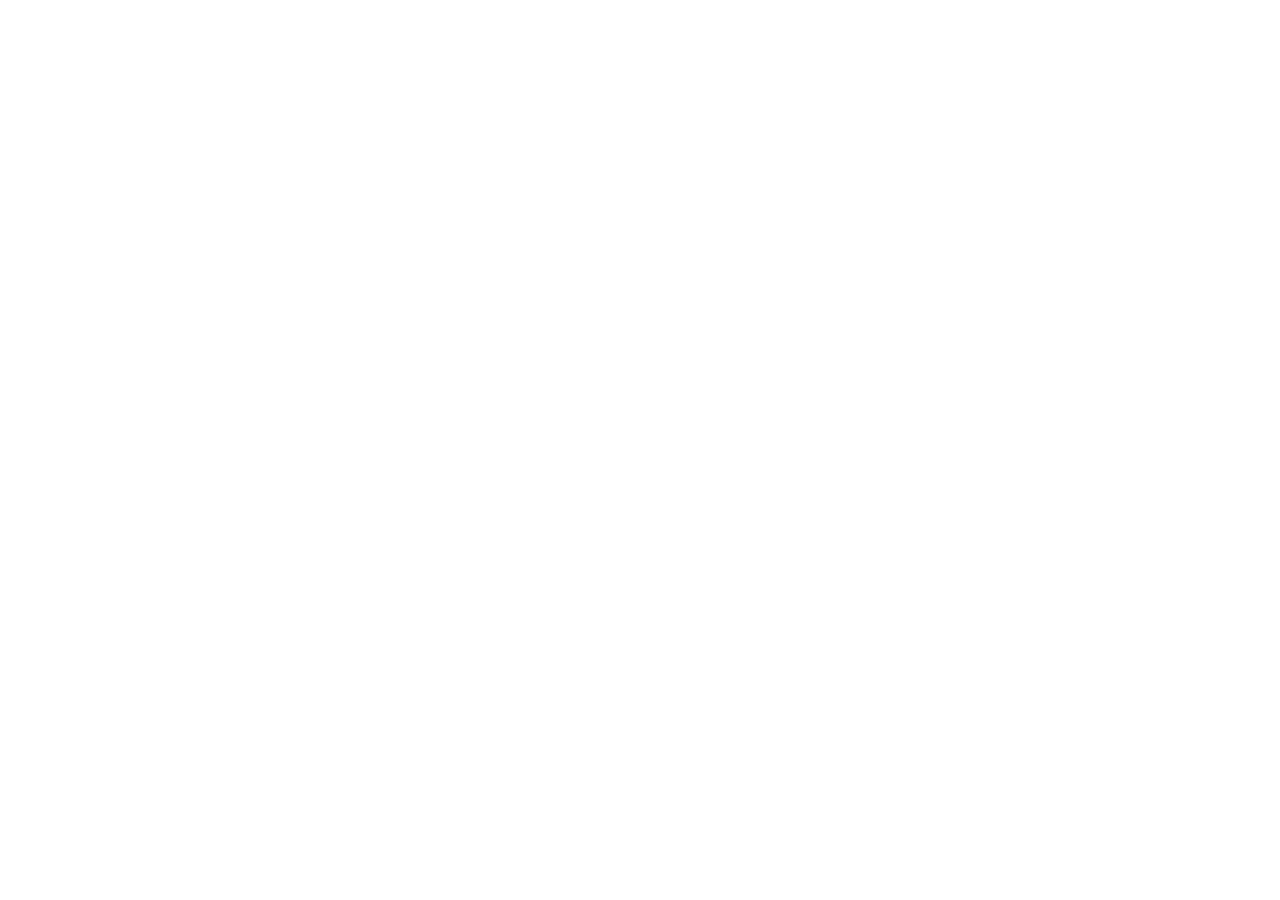
==== Assignment-1/index.html @ aa854aae "Add files via upload" ====
<!DOCTYPE html>
<html lang="en">
<head>
    <meta charset="UTF-8">
    <meta name="viewport" content="width=device-width, initial-scale=1.0">
    <meta name="description" content="Student Grade Calculator using JavaScript Fundamentals">
    <meta name="keywords" content="JavaScript, Student, Grade, Calculator, JS, SIC">
    <meta name="author" content="Huda, Haidy, Mariam">

    <title>Student Grade Calculator</title>

    <link rel="shortcut icon" href="favicon.ico" type="image/x-icon">
    <link rel="preconnect" href="https://fonts.googleapis.com">
    <link rel="preconnect" href="https://fonts.gstatic.com" crossorigin>
    <link
        href="https://fonts.googleapis.com/css2?family=Fira+Sans:ital,wght@0,100;0,200;0,300;0,400;0,500;0,600;0,700;0,800;0,900;1,100;1,200;1,300;1,400;1,500;1,600;1,700;1,800;1,900&family=Roboto:ital,wght@0,100..900;1,100..900&display=swap"
        rel="stylesheet">
    <link rel="stylesheet" href="css/style.css">
</head>
<body>

    
</body>
<script src="script.js"></script>
</html>
---- Assignment-1/css/style.css ----
*{
    padding: 0;
    margin: 0;
    box-sizing: border-box;
}

body{
    font-family: "Fira Sans", sans-serif;
    font-weight: 500;
    font-style: normal;
}
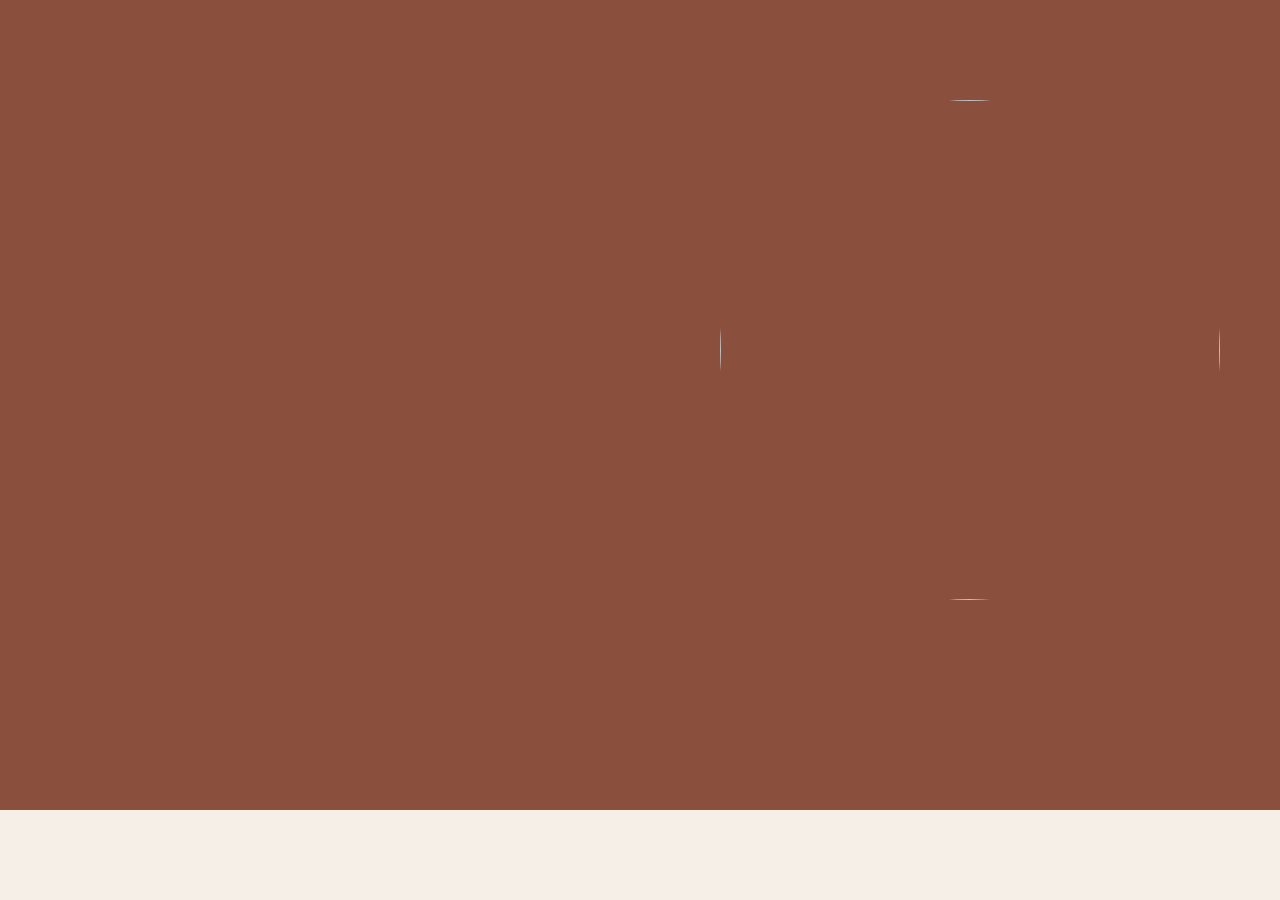
==== commit a8686b10: "Add files via upload" ====
--- a/Assignment-1/index.html
+++ b/Assignment-1/index.html
@@ -19,6 +19,9 @@
 </head>
 <body>
 
+    <section>
+        <img src="assets/Code_Generated_Image.png" alt="">
+    </section>
     
 </body>
 <script src="script.js"></script>
--- a/Assignment-1/css/style.css
+++ b/Assignment-1/css/style.css
@@ -8,4 +8,47 @@
     font-family: "Fira Sans", sans-serif;
     font-weight: 500;
     font-style: normal;
-}+    background-color: var(--bg-color);
+}
+
+/* ================================
+   Color Palette
+================================ */
+
+:root {
+
+    /* Primary Colors */
+    --primary: #C96C4B;
+    --primary-light: #E89B7A;
+    --primary-dark: #8A4F3D;
+
+    /* Background Colors */
+    --bg-color: #F6EFE8;
+
+    /* Text Colors */
+    --text-primary: #4A3A35;
+    --text-secondary: #7A6A64;
+    --text-light: #FFFFFF;
+
+    /* Borders */
+    --border-color: #E6D8CE;
+
+    /* Shadows */
+    --shadow-sm: 0 2px 8px rgba(74, 58, 53, 0.08);
+    --shadow-md: 0 8px 20px rgba(74, 58, 53, 0.12);
+    --shadow-lg: 0 15px 35px rgba(74, 58, 53, 0.18);
+
+    /* Transition */
+    --transition: all 0.3s ease;
+}
+
+section{
+    height: 90vh;
+    background-color: var(--primary-dark);
+}
+img{
+    width: 500px;
+    height: 500px;
+    border-radius: 50%;
+    margin: 100px 80vh;
+ }
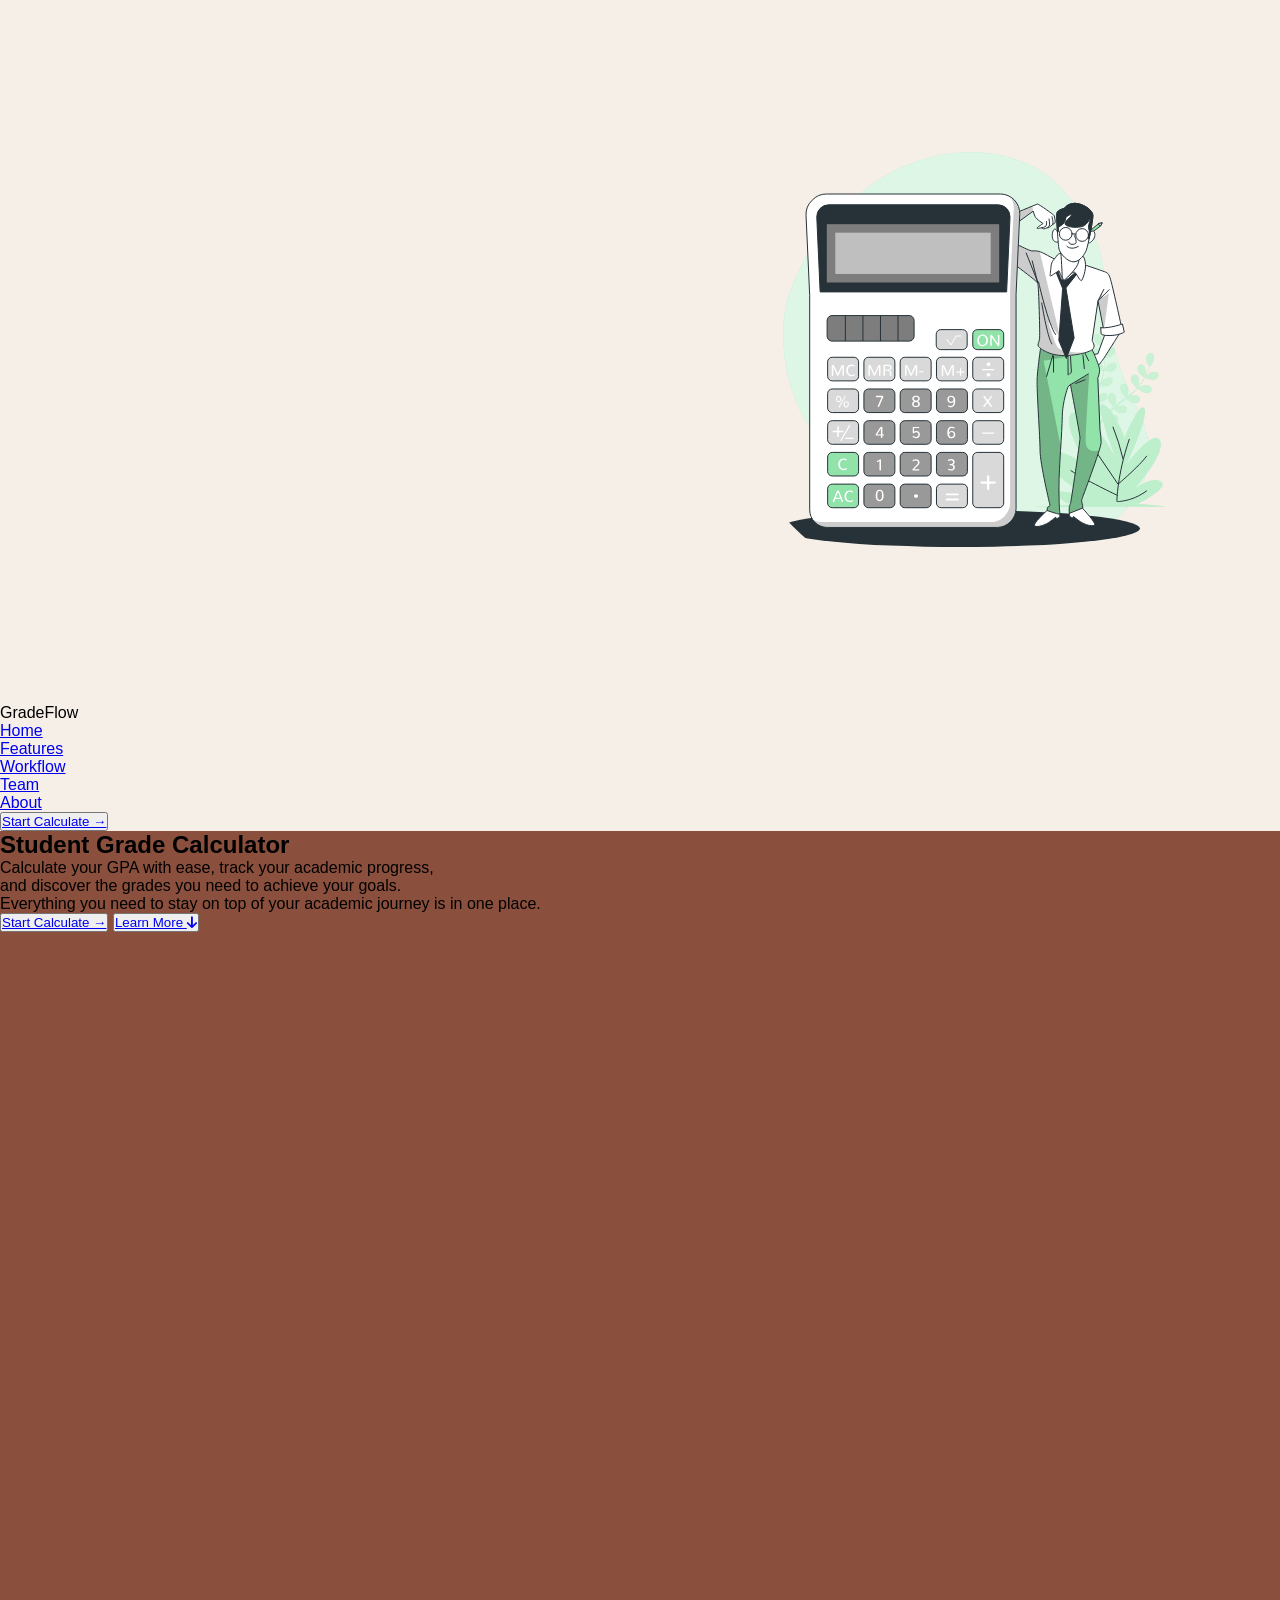
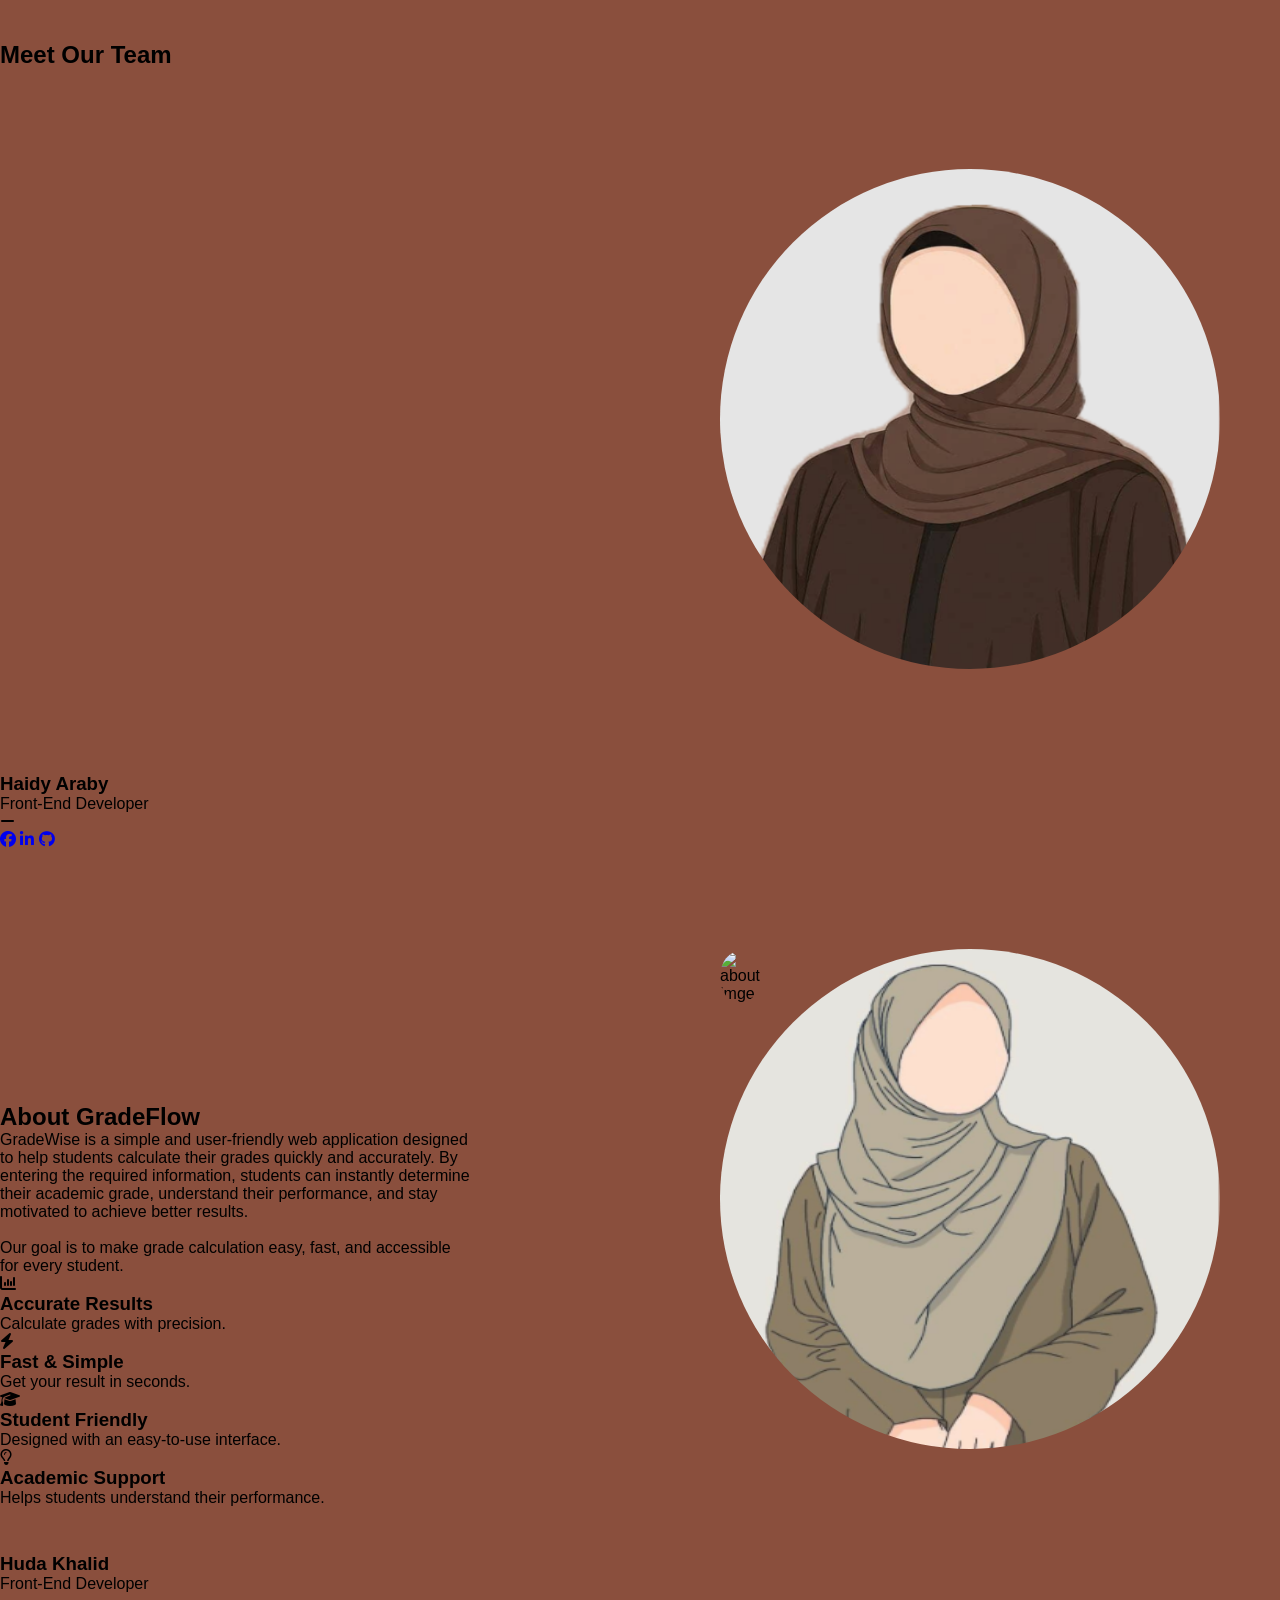
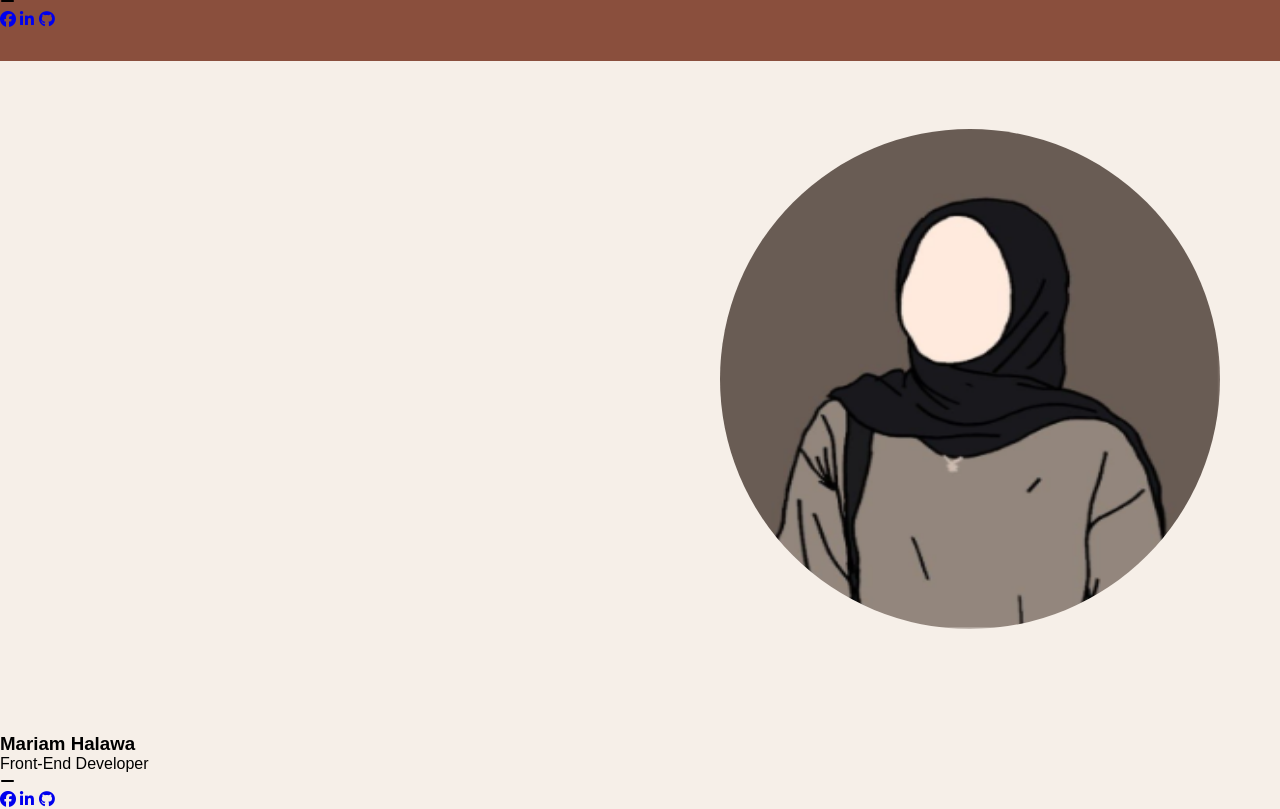
==== commit efad7ee9: "Update index.html" ====
--- a/Assignment-1/index.html
+++ b/Assignment-1/index.html
@@ -1,5 +1,6 @@
 <!DOCTYPE html>
 <html lang="en">
+
 <head>
     <meta charset="UTF-8">
     <meta name="viewport" content="width=device-width, initial-scale=1.0">
@@ -7,22 +8,193 @@
     <meta name="keywords" content="JavaScript, Student, Grade, Calculator, JS, SIC">
     <meta name="author" content="Huda, Haidy, Mariam">
 
-    <title>Student Grade Calculator</title>
-
-    <link rel="shortcut icon" href="favicon.ico" type="image/x-icon">
+    <title>GradeFlow</title>
+
+    <link rel="shortcut icon" href="assets/LOGO.svg" type="image/x-icon">
     <link rel="preconnect" href="https://fonts.googleapis.com">
     <link rel="preconnect" href="https://fonts.gstatic.com" crossorigin>
     <link
         href="https://fonts.googleapis.com/css2?family=Fira+Sans:ital,wght@0,100;0,200;0,300;0,400;0,500;0,600;0,700;0,800;0,900;1,100;1,200;1,300;1,400;1,500;1,600;1,700;1,800;1,900&family=Roboto:ital,wght@0,100..900;1,100..900&display=swap"
         rel="stylesheet">
+    <link rel="stylesheet" href="https://cdnjs.cloudflare.com/ajax/libs/font-awesome/6.7.2/css/all.min.css">
     <link rel="stylesheet" href="css/style.css">
 </head>
+
 <body>
 
-    <section>
-        <img src="assets/Code_Generated_Image.png" alt="">
-    </section>
+    <!--///////////////////////////////// navbar //////////////////////////////////-->
+
+    <header>
+
+        <div class="logo">
+            <img src="assets/LOGO.svg" alt="this is logo image">
+            <p>GradeFlow</p>
+        </div>
+
+        <nav>
+            <ul>
+                <li><a href="#home">Home</a></li>
+                <li><a href="#features">Features</a></li>
+                <li><a href="#workflow">Workflow</a></li>
+                <li><a href="#team">Team</a></li>
+                <li><a href="#about">About</a></li>
+            </ul>
+        </nav>
+
+        <div class="btn">
+            <button onclick="start()">
+                <a href="#">Start Calculate &rarr;</a>
+            </button>
+        </div>
+
+    </header>
+
+
+    <main>
+        <!--/////////////////////////////////HERO//////////////////////////////////-->
+
+        <section id="hero">
+            <div class="hero-content">
+
+                <h1>
+                    Student Grade<span> Calculator</span>
+                </h1>
+
+                <p>
+                    Calculate your GPA with ease, track your academic progress,<br> and discover the grades you need to
+                    achieve your goals.<br> Everything you need to stay on top of your academic journey is in one place.
+                </p>
+
+                <div class="btn">
+                    <button onclick="start()">
+                        <a href="#">Start Calculate &rarr;</a>
+                    </button>
+
+                    <button class="learn">
+                        <a href="#about">Learn More
+                            <i class="fa-solid fa-arrow-down"></i>
+                        </a>
+                    </button>
+                </div>
+
+            </div>
+        </section>
+
+        <!--/////////////////////////////////TEAM-MEMBERS//////////////////////////////////-->
+
+        <section id="team">
+            <div>
+                <h2>Meet Our Team</h2>
+            </div>
+
+            <div class="team-member">
+                <div class="member member-one">
+                    <img src="assets/HAIDY.png" alt="haidy photo" loading="lazy">
+                    <h3>Haidy Araby</h3>
+                    <p>Front-End Developer</p>
+                    <i class="minus fa-solid fa-minus"></i>
+                    <div class="social">
+                        <a href="#"><i class="fa-brands fa-facebook"></i></a>
+                        <a href="#"><i class="fa-brands fa-linkedin-in"></i></a>
+                        <a href="#"><i class="fa-brands fa-github"></i></a>
+                    </div>
+                </div>
+
+                <div class="member member-two">
+                    <img src="assets/HUDA.png" alt="huda photo" loading="lazy">
+                    <h3>Huda Khalid</h3>
+                    <p>Front-End Developer</p>
+                    <i class="minus fa-solid fa-minus"></i>
+                    <div class="social">
+                        <a href="#"><i class="fa-brands fa-facebook"></i></a>
+                        <a href="#"><i class="fa-brands fa-linkedin-in"></i></a>
+                        <a href="#"><i class="fa-brands fa-github"></i></a>
+                    </div>
+                </div>
+
+                <div class="member member-three">
+                    <img src="assets/MARIAM.png" alt="mariam photo" loading="lazy">
+                    <h3>Mariam Halawa</h3>
+                    <p>Front-End Developer</p>
+                    <i class="minus fa-solid fa-minus"></i>
+                    <div class="social">
+                        <a href="#"><i class="fa-brands fa-facebook"></i></a>
+                        <a href="#"><i class="fa-brands fa-linkedin-in"></i></a>
+                        <a href="#"><i class="fa-brands fa-github"></i></a>
+                    </div>
+                </div>
+            </div>
+        </section>
+
+        <!--/////////////////////////////////ABOUT//////////////////////////////////-->
+
+        <section id="about">
+            <div class="about-img">
+                <img src="assets/ABOUT.png" alt="about imge" loading="lazy">
+            </div>
+
+            <div class="about-content">
+                <h2>About<span> GradeFlow</span></h2>
+
+                <p>
+                    GradeWise is a simple and user-friendly web application designed <br>
+                    to help students calculate their grades quickly and accurately. By<br>
+                    entering the required information, students can instantly determine<br>
+                    their academic grade, understand their performance, and stay<br>
+                    motivated to achieve better results.<br><br>
+                    Our goal is to make grade calculation easy, fast, and accessible<br>
+                    for every student.
+                </p>
+
+                <div class="cards">
+                    <div class="card">
+                        <div>
+                            <i class="fa-solid fa-chart-column"></i>
+                        </div>
+                        <div>
+                            <h3>Accurate Results</h3>
+                            <p>Calculate grades with precision.</p>
+                        </div>
+                    </div>
+
+
+                    <div class="card">
+                        <div>
+                            <i class="fa-solid fa-bolt"></i>
+                        </div>
+                        <div>
+                            <h3>Fast & Simple</h3>
+                            <p>Get your result in seconds.</p>
+                        </div>
+                    </div>
+
+
+                    <div class="card">
+                        <div>
+                            <i class="fa-solid fa-graduation-cap"></i>
+                        </div>
+                        <div>
+                            <h3>Student Friendly</h3>
+                            <p>Designed with an easy-to-use interface.</p>
+                        </div>
+                    </div>
+
+
+                    <div class="card">
+                        <div>
+                            <i class="fa-regular fa-lightbulb"></i>
+                        </div>
+                        <div>
+                            <h3>Academic Support</h3>
+                            <p>Helps students understand their performance.</p>
+                        </div>
+                    </div>
+                </div>
+            </div>
+        </section>
+    </main>
+</body>
     
-</body>
 <script src="script.js"></script>
-</html>+
+</html>
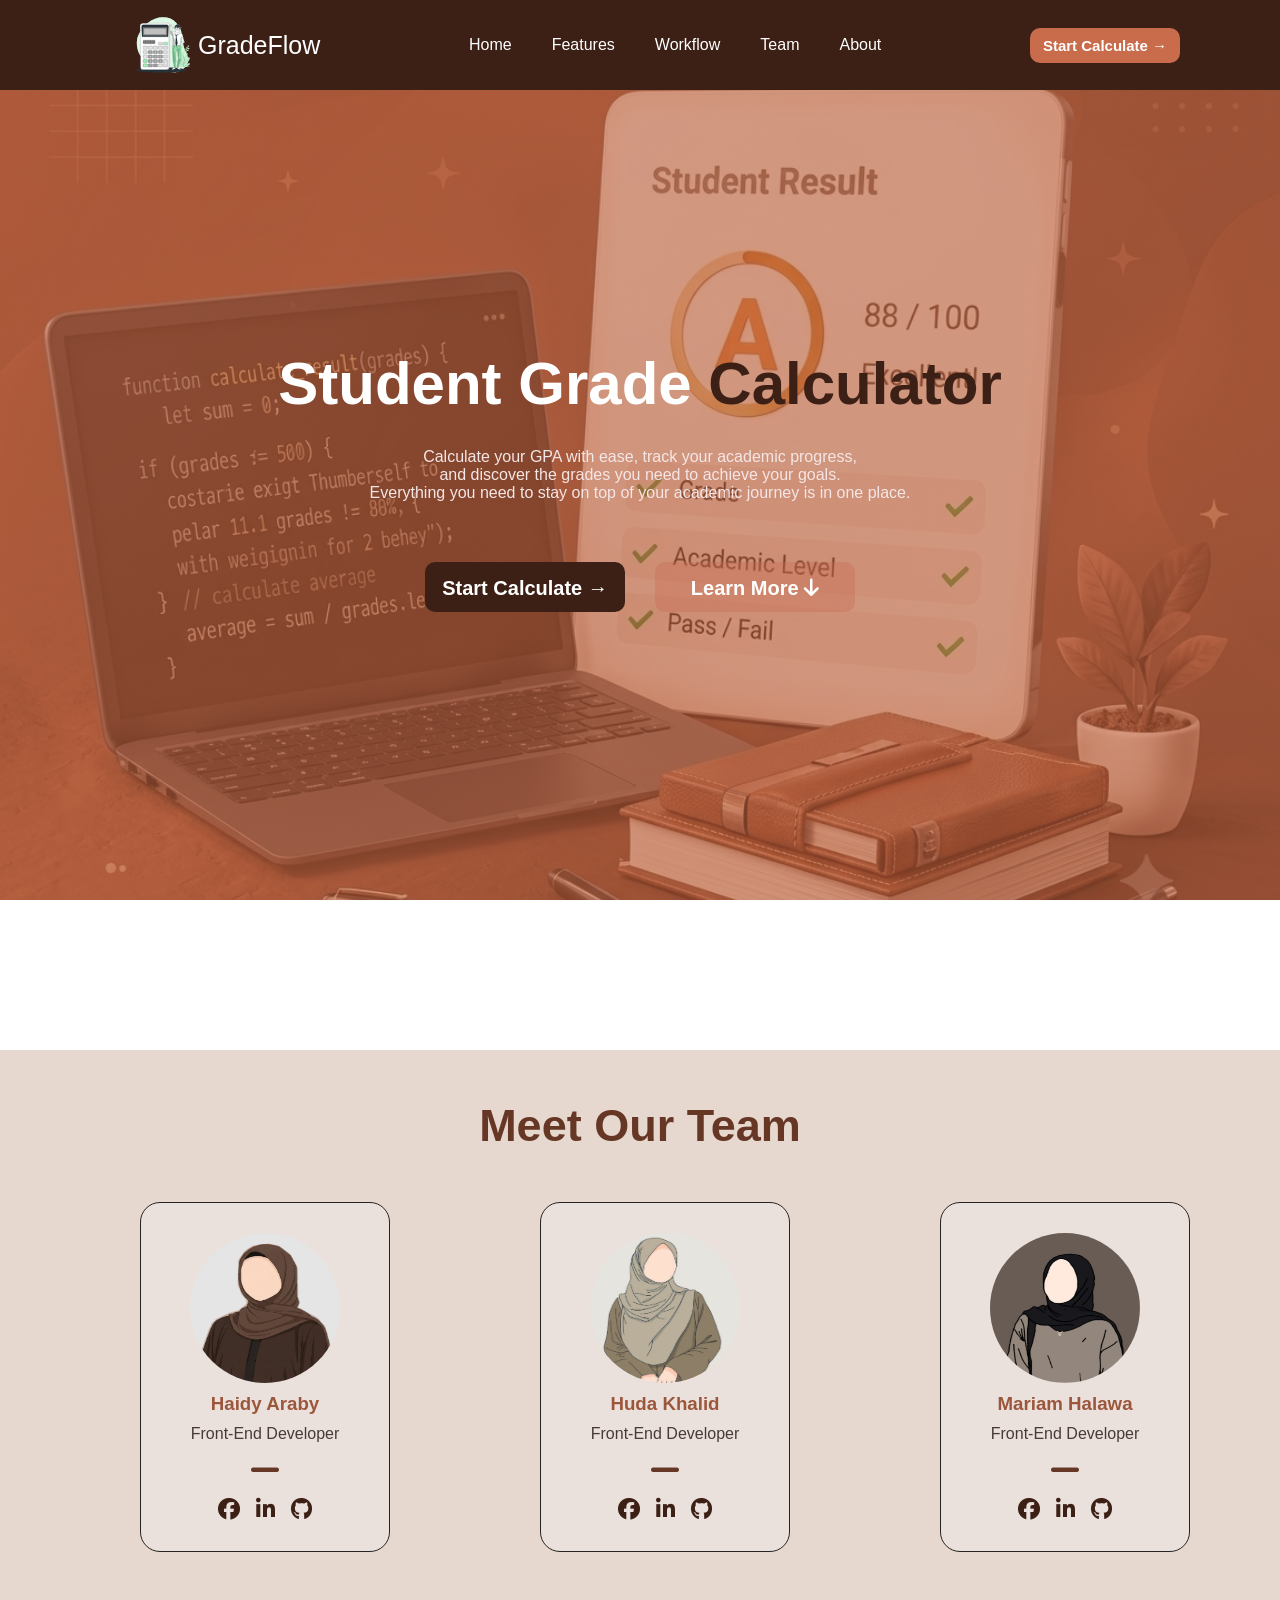
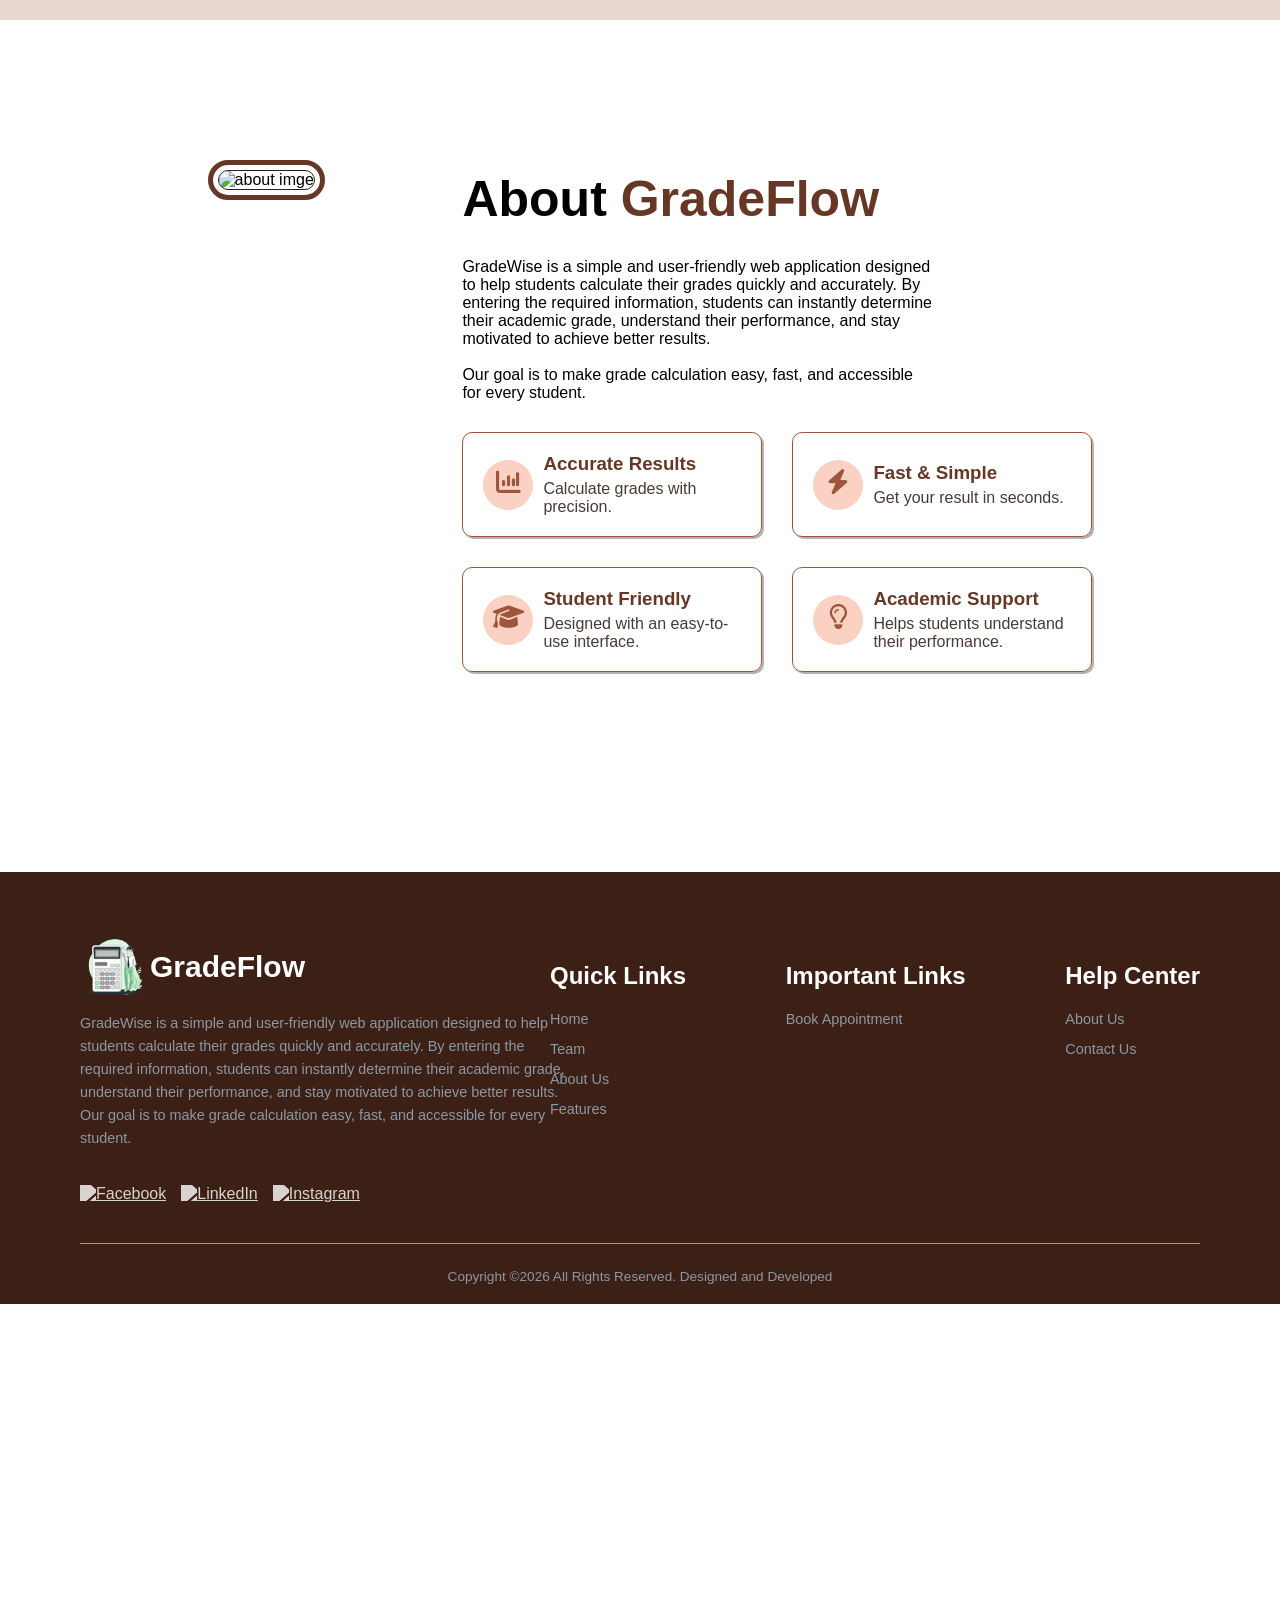
==== commit 23149954: "Update index.html" ====
--- a/Assignment-1/index.html
+++ b/Assignment-1/index.html
@@ -193,8 +193,76 @@
             </div>
         </section>
     </main>
+
+    <!--//////////////////////////////////FOOTER////////////////////////////-->
+
+    <footer class="site-footer">
+    <div class="footer-container">
+
+        <div class="footer-brand">
+            <div class="brand-logo">
+                <div>
+                <img src="assets/LOGO.svg" width="25" height="25" alt="logo">
+                <h2>GradeFlow</h2>
+                </div>
+                <div>
+                <p>
+                    GradeWise is a simple and user-friendly web application designed 
+                    to help students calculate their grades quickly and accurately. By
+                    entering the required information, students can instantly determine
+                    their academic grade, understand their performance, and stay
+                    motivated to achieve better results.
+                    Our goal is to make grade calculation easy, fast, and accessible
+                    for every student.
+                </p>
+                </div>
+            </div>
+            
+            <div class="social-links">
+                <a href="#" aria-label="Facebook"><img src="assets/facebook.svg" height="50" width="50" alt="Facebook"></a>
+                <a href="#" aria-label="LinkedIn"><img src="assets/linkedin.svg" height="50" width="50" alt="LinkedIn"></a>
+                <a href="#" aria-label="Instagram"><img src="assets/instagram.svg" height="50" width="50" alt="Instagram"></a>
+            </div>
+        </div>
+
+        <div class="columns">
+        <div class="footer-column">
+            <h6>Quick Links</h6>
+            <ul>
+                <li><a href="#hero">Home</a></li>
+                <li><a href="#team">Team</a></li>
+                <li><a href="#about">About Us</a></li>
+                <li><a href="#features">Features</a></li>
+            </ul>
+        </div>
+
+        
+        <div class="footer-column">
+            <h6>Important Links</h6>
+            <ul>
+                <li><a href="#">Book Appointment</a></li>
+            </ul>
+        </div>
+
+        
+        <div class="footer-column">
+            <h6>Help Center</h6>
+            <ul>
+                <li><a href="#">About Us</a></li>
+                <li><a href="#">Contact Us</a></li>
+            </ul>
+        </div>
+    </div>
+    </div>
+
+    <hr class="footer-divider">
+
+    
+    <div class="footer-bottom">
+        <p>Copyright ©2026 All Rights Reserved. Designed and Developed </p>
+    </div>
+</footer>
 </body>
-    
 <script src="script.js"></script>
 
 </html>
--- a/Assignment-1/css/style.css
+++ b/Assignment-1/css/style.css
@@ -1,18 +1,22 @@
-*{
+* {
     padding: 0;
     margin: 0;
     box-sizing: border-box;
 }
 
-body{
+body {
     font-family: "Fira Sans", sans-serif;
     font-weight: 500;
     font-style: normal;
-    background-color: var(--bg-color);
+    height: 20000px;
+}
+
+button:hover {
+    transform: scale(1.1);
 }
 
 /* ================================
-   Color Palette
+    Color Palette
 ================================ */
 
 :root {
@@ -20,35 +24,629 @@
     /* Primary Colors */
     --primary: #C96C4B;
     --primary-light: #E89B7A;
-    --primary-dark: #8A4F3D;
-
-    /* Background Colors */
-    --bg-color: #F6EFE8;
 
     /* Text Colors */
     --text-primary: #4A3A35;
-    --text-secondary: #7A6A64;
     --text-light: #FFFFFF;
 
     /* Borders */
     --border-color: #E6D8CE;
 
-    /* Shadows */
-    --shadow-sm: 0 2px 8px rgba(74, 58, 53, 0.08);
-    --shadow-md: 0 8px 20px rgba(74, 58, 53, 0.12);
-    --shadow-lg: 0 15px 35px rgba(74, 58, 53, 0.18);
-
     /* Transition */
     --transition: all 0.3s ease;
 }
 
-section{
+/***********************************NAVBAR****************************************/
+
+header {
+    width: 100%;
+    height: 10vh;
+    display: flex;
+    justify-content: space-between;
+    align-items: center;
+    background-color: #3c2016;
+    position: sticky;
+    top: 0;
+    z-index: 3;
+}
+
+header .logo {
+    display: flex;
+    align-items: center;
+    margin-left: 8rem;
+}
+
+header .logo img {
+    width: 70px;
+    height: 70px;
+}
+
+header .logo p {
+    color: var(--text-light);
+    font-size: 25px;
+}
+
+header nav ul {
+    display: flex;
+    gap: 40px;
+    list-style-type: none;
+
+}
+
+header nav ul li a {
+    color: var(--text-light);
+    text-decoration: none;
+    position: relative;
+    padding-bottom: 2px;
+}
+
+header nav ul li a::after {
+    content: '';
+    position: absolute;
+    bottom: 0;
+    left: 0;
+    width: 0;
+    height: 2px;
+    background-color: #eea78e;
+    transition: width 0.3s ease-in-out;
+}
+
+header nav ul li:hover a {
+    color: #eea78e;
+
+}
+
+header nav ul li:hover a::after {
+    width: 100%;
+}
+
+
+header .btn {
+    margin-right: 100px;
+}
+
+
+header button {
+    width: 150px;
+    height: 35px;
+    border: none;
+    border-radius: 10px;
+    background-color: var(--primary);
+    transition: all 0.3s ease;
+}
+
+header button a {
+    text-decoration: none;
+    color: #fff;
+    font-size: 15px;
+    font-weight: 700;
+}
+
+header button:hover {
+    background-color: #673726;
+}
+
+/***********************************HERO****************************************/
+
+#hero {
+    background-image: url(../assets/HERO.png);
+    background-repeat: no-repeat;
+    background-position: inherit;
+    background-size: cover;
+    background-attachment: fixed;
+    width: 100%;
     height: 90vh;
-    background-color: var(--primary-dark);
-}
-img{
+    display: flex;
+    justify-content: space-around;
+    align-items: center;
+    background-color: var(--primary-light);
+    position: relative;
+
+}
+
+#hero::before {
+    content: "";
+    width: inherit;
+    height: inherit;
+    position: absolute;
+    background-color: #bb603ea0;
+    z-index: 1;
+
+}
+
+#hero>* {
+    z-index: 2;
+}
+
+#hero .hero-content {
+    display: flex;
+    flex-direction: column;
+    gap: 30px;
+}
+
+
+#hero .hero-content h1 {
+    font-size: 60PX;
+    color: white;
+    text-align: center;
+}
+
+#hero .hero-content h1 span {
+    color: #3c2016;
+}
+
+#hero .hero-content p {
+    color: #f5e6e6;
+    text-align: center;
+}
+
+#hero .btn {
+    width: 430px;
+    margin: 30px 200px;
+    display: flex;
+    justify-content: space-between;
+
+}
+
+#hero button {
+    width: 200px;
+    padding: 15px;
+    height: 50px;
+    border: none;
+    border-radius: 10px;
+    background-color: #3c2016;
+    transition: all 0.3s ease;
+}
+
+#hero .btn a {
+    color: white;
+    text-decoration: none;
+    font-size: 20px;
+    font-weight: 600;
+}
+
+
+#hero button:hover {
+    background-color: #9c563c;
+}
+
+#hero button:hover a {
+    color: #252423;
+}
+
+.learn {
+    background-color: #c76c5365 !important;
+}
+
+/***********************************TEAM_MEMBERS****************************************/
+
+#team {
+    height: 570px;
+    margin-top: 150px;
+    background-color: #E6D8CE;
+    display: flex;
+    flex-direction: column;
+    gap: 50px;
+    align-items: center;
+}
+
+#team h2 {
+    color: #673726;
+    margin-top: 50px;
+    font-size: 45px;
+}
+
+#team .team-member {
+    display: flex;
+    gap: 100px;
+}
+
+.member {
+    background-color: rgba(238, 236, 236, 0.434);
+    width: 250px;
+    height: 350px;
+    border-radius: 20px;
+    border: 1px solid #252423;
+    margin-left: 50px;
+    padding-top: 30px;
+    display: flex;
+    flex-direction: column;
+    gap: 10px;
+    align-items: center;
+    transition: var(--transition);
+}
+
+.member:hover {
+    transform: scale(1.1);
+}
+
+#team .member img {
+    width: 150px;
+    height: 150px;
+    border-radius: 50%;
+}
+
+#team .member h3 {
+    color: #9c563c;
+}
+
+#team .member p {
+    color: #4A3A35;
+}
+
+#team .member .minus {
+    font-size: 35px;
+    color: #673726;
+}
+
+#team .member .social {
+    display: flex;
+    gap: 16px;
+}
+
+#team .member .social i {
+    font-size: 22px;
+    color: #3c2016;
+    transition: var(--transition);
+}
+
+#team .member .social i:hover {
+    color: #ae8052;
+    transform: scale(1.1);
+}
+
+
+/***********************************ABOUT****************************************/
+
+#about {
+    display: flex;
+    justify-content: space-evenly;
+    margin-top: 150px;
+}
+
+#about .about-content {
+    margin-left: 80px;
+    display: flex;
+    flex-direction: column;
+    gap: 30px;
+}
+
+#about .about-content h2 {
+    font-size: 50px;
+    font-weight: 600;
+}
+
+#about .about-content h2 span {
+    color: #673726;
+}
+
+#about .about-img img {
+    width: 550px;
+    height: 550px;
+    border: 1px solid #252423;
+    outline: 5px solid #673726;
+    outline-offset: 5px;
+    border-radius: 40px;
+    margin-left: 150px;
+}
+
+#about .cards {
+    width: 750px;
+    display: flex;
+    gap: 30px;
+    flex-wrap: wrap;
+
+}
+
+#about .cards .card {
+    display: flex;
+    gap: 10px;
+    align-items: center;
+    width: 300px;
+    border: 1px solid #9c563c;
+    border-radius: 10px;
+    box-shadow: 2px 2px 0.4px #3c21175a;
+    padding: 20px;
+    transition: var(--transition);
+}
+
+#about .cards .card:hover {
+    transform: scale(1.1);
+}
+
+#about .cards .card i {
+    width: 50px;
+    height: 50px;
+    text-align: center;
+    color: #9c563c;
+    background-color: #fbd1c4;
+    font-size: 25px;
+    padding: 10px;
+    border-radius: 50%;
+}
+
+#about .cards .card:hover i {
+    color: #fbd1c4;
+    background-color: #9c563c;
+}
+
+#about .cards .card h3 {
+    color: #673726;
+    margin-bottom: 5px;
+}
+
+#about .cards .card p {
+    color: #4A3A35;
+}
+
+/***********************************FOOTER****************************************/
+
+.site-footer {
+    margin-top: 200px;
+    background-color: #3c2016; 
+    color: #a0aec0;
+    padding: 60px 80px 20px;
+    font-family: sans-serif;
+}
+
+.footer-container {
+    display: flex;
+    justify-content: space-between;
+    align-items: flex-start;
+    flex-wrap: wrap;
+    gap: 40px;
+    margin-bottom: 40px;
+}
+
+.footer-brand {
+    max-width: 320px;
+}
+
+.brand-logo {
     width: 500px;
-    height: 500px;
-    border-radius: 50%;
-    margin: 100px 80vh;
- }+    display: flex;
+    flex-direction: column;
+    justify-content: space-between;
+    gap: 10px;
+    margin-bottom: 15px;
+}
+
+.brand-logo  div{
+    display: flex;
+    align-items:center ;
+}
+
+.brand-logo h2{
+    font-size: 30px;
+    font-weight: 700;
+    color: white;
+}
+
+.brand-logo  img {
+    width: 70px;
+    height: 70px;
+}
+
+.brand-logo .care {
+    font-size: 1.4rem;
+    font-weight: bold;
+    color: #ffffff;
+}
+
+.footer-brand p {
+    font-size: 0.9rem;
+    line-height: 1.6;
+    color: #8b98a5;
+    margin-bottom: 20px;
+}
+
+.social-links {
+    display: flex;
+    gap: 15px;
+}
+
+.social-links a img {
+    transition: transform 0.2s ease, opacity 0.2s ease;
+    filter: brightness(0) invert(1); 
+    opacity: 0.8;
+}
+
+.social-links a:hover img {
+    opacity: 1;
+    transform: translateY(-2px);
+}
+
+.columns{
+    width: 650px;
+    display: flex;
+    justify-content: space-between;
+
+}
+.footer-column h6 {
+    color: #ffffff;
+    font-size: 1.5rem;
+    font-weight: 600;
+    margin-bottom: 20px;
+    margin-top: 30px;
+}
+
+.footer-column ul {
+    list-style: none;
+    padding: 0;
+    margin: 0;
+}
+
+.footer-column ul li {
+    margin-bottom: 12px;
+}
+
+.footer-column ul li a {
+    color: #8b98a5;
+    text-decoration: none;
+    font-size: 0.9rem;
+    transition: color 0.2s ease;
+}
+
+.footer-column ul li a:hover {
+    color: #eea78e;
+}
+
+.footer-divider {
+    border: none;
+    border-top: 1px solid #95a1b5;
+    margin-bottom: 25px;
+}
+
+.footer-bottom {
+    text-align: center;
+    font-size: 0.85rem;
+    color: #8b98a5;
+}
+
+.footer-bottom strong {
+    color: #38bdf8; 
+}
+
+
+/*//////////////////////////////////////////////*/
+
+
+/************ Large tablets ***********/
+
+@media (max-width: 992px){
+header{
+    flex-wrap:wrap;
+    height:auto;
+    padding:15px 20px;
+    gap:15px;
+}
+
+header .logo,
+header .btn{
+    margin:0;
+}
+
+header nav ul{
+    gap:20px;
+    flex-wrap:wrap;
+    justify-content:center;
+}
+
+#hero .hero-content h1{font-size:48px;}
+#hero .btn{
+    margin:30px auto;
+    width:100%;
+    justify-content:center;
+    gap:20px;
+    flex-wrap:wrap;
+}
+
+#team{
+    height:auto;
+    padding:60px 20px;
+}
+
+#team .team-member{
+    flex-wrap:wrap;
+    justify-content:center;
+    gap:30px;
+}
+
+#about{
+    flex-direction:column;
+    align-items:center;
+    gap:50px;
+    padding:0 20px;
+}
+
+#about .about-img img{
+    width:100%;
+    max-width:550px;
+    height:auto;
+    margin:0;
+}
+
+#about .about-content{
+    margin:0;
+    text-align:center;
+}
+
+#about .cards{
+    width:100%;
+    justify-content:center;
+}
+
+.footer-container,
+.columns{
+    width:100%;
+    flex-wrap:wrap;
+    gap:30px;
+}
+}
+
+
+
+/********** Mobile ***************/
+
+@media (max-width:768px){
+header{
+    flex-direction:column;
+    align-items:center;
+}
+
+header nav ul{
+    flex-direction:column;
+    gap:15px;
+}
+
+#hero{
+    height:auto;
+    padding:80px 20px;
+}
+
+#hero .hero-content h1{
+    font-size:34px;
+}
+
+#hero .hero-content p{
+    font-size:15px;
+    line-height:1.8;
+}
+
+#hero .btn{
+    flex-direction:column;
+    align-items:center;
+}
+
+#hero button{
+    width:240px;
+}
+
+.member{
+    margin-left:0;
+    width:100%;
+    max-width:260px;
+}
+
+#about .about-content h2{
+    font-size:36px;
+}
+
+#about .cards{
+    flex-direction:column;
+    align-items:center;
+}
+
+#about .cards .card{
+    width:100%;
+    max-width:350px;
+}
+
+.columns{
+    flex-direction:column;
+}
+
+.brand-logo{
+    width:100%;
+}
+}
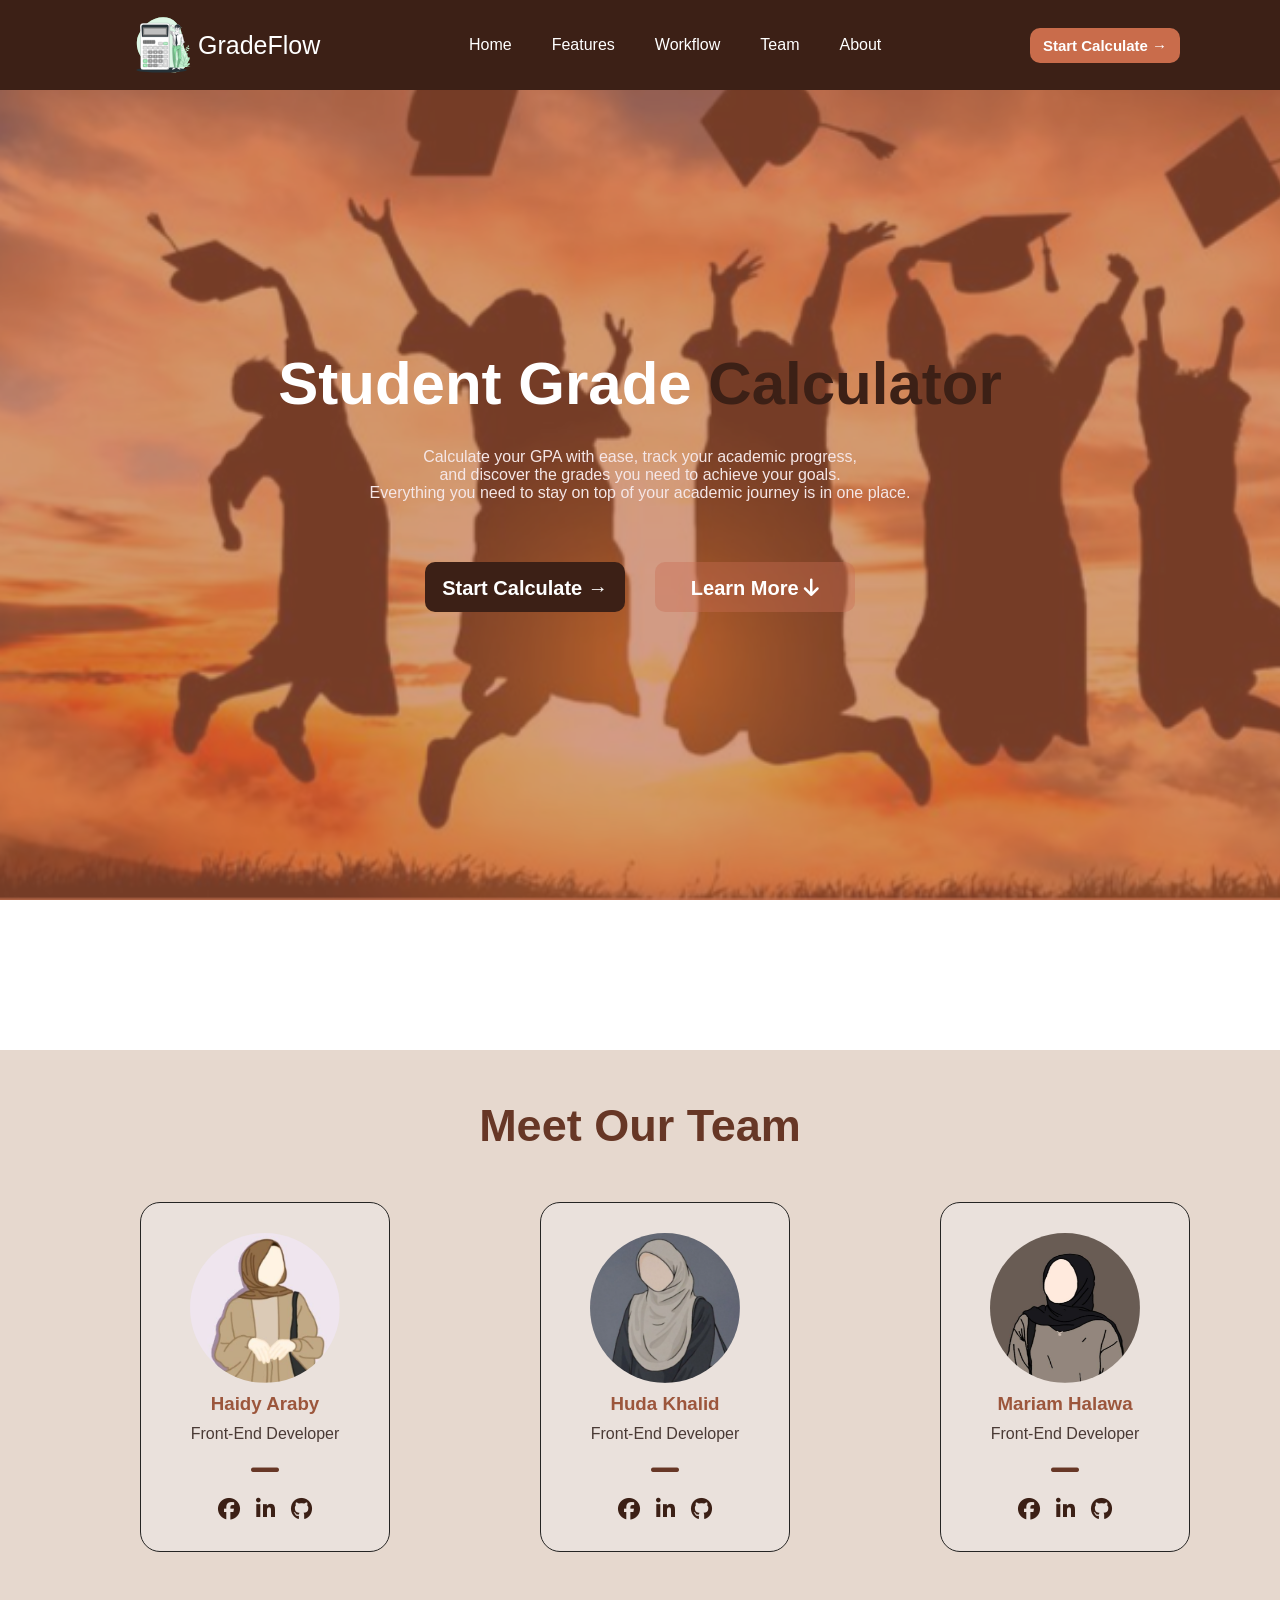
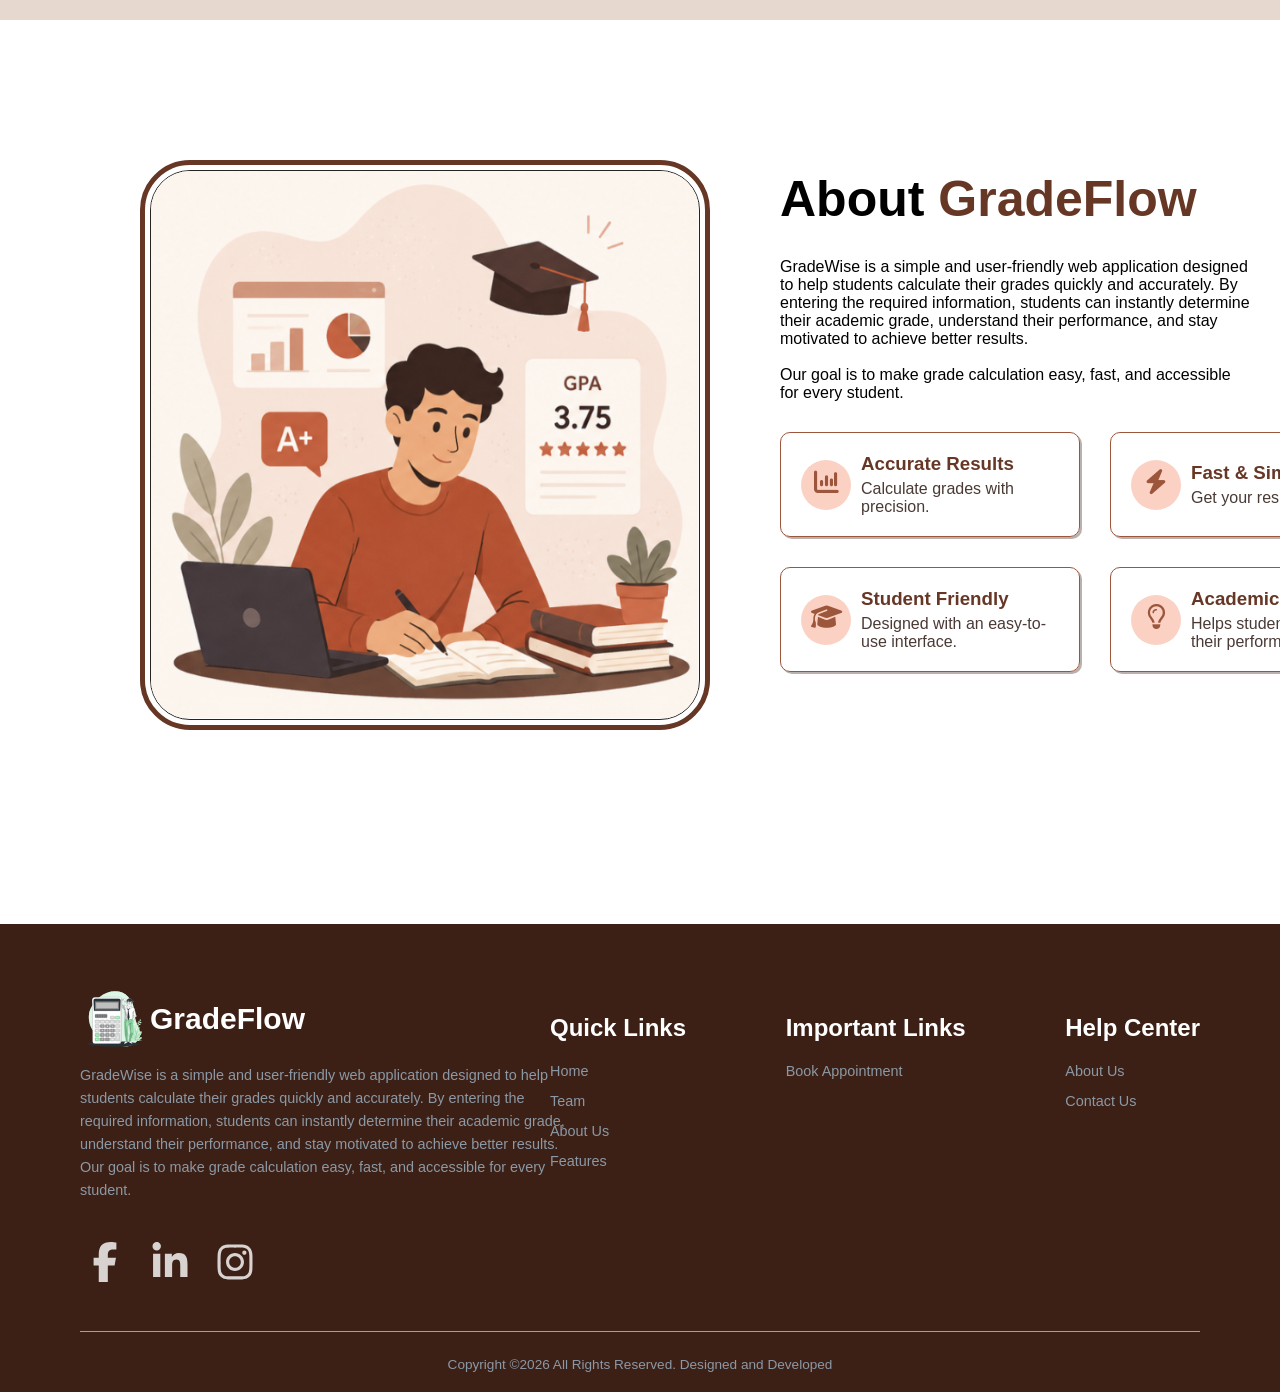
==== commit 7aa875ec: "Add files via upload" ====
--- a/Assignment-1/index.html
+++ b/Assignment-1/index.html
@@ -265,4 +265,4 @@
 </body>
 <script src="script.js"></script>
 
-</html>
+</html>
--- a/Assignment-1/css/style.css
+++ b/Assignment-1/css/style.css
@@ -8,7 +8,6 @@
     font-family: "Fira Sans", sans-serif;
     font-weight: 500;
     font-style: normal;
-    height: 20000px;
 }
 
 button:hover {
@@ -649,4 +648,4 @@
 .brand-logo{
     width:100%;
 }
-}
+}
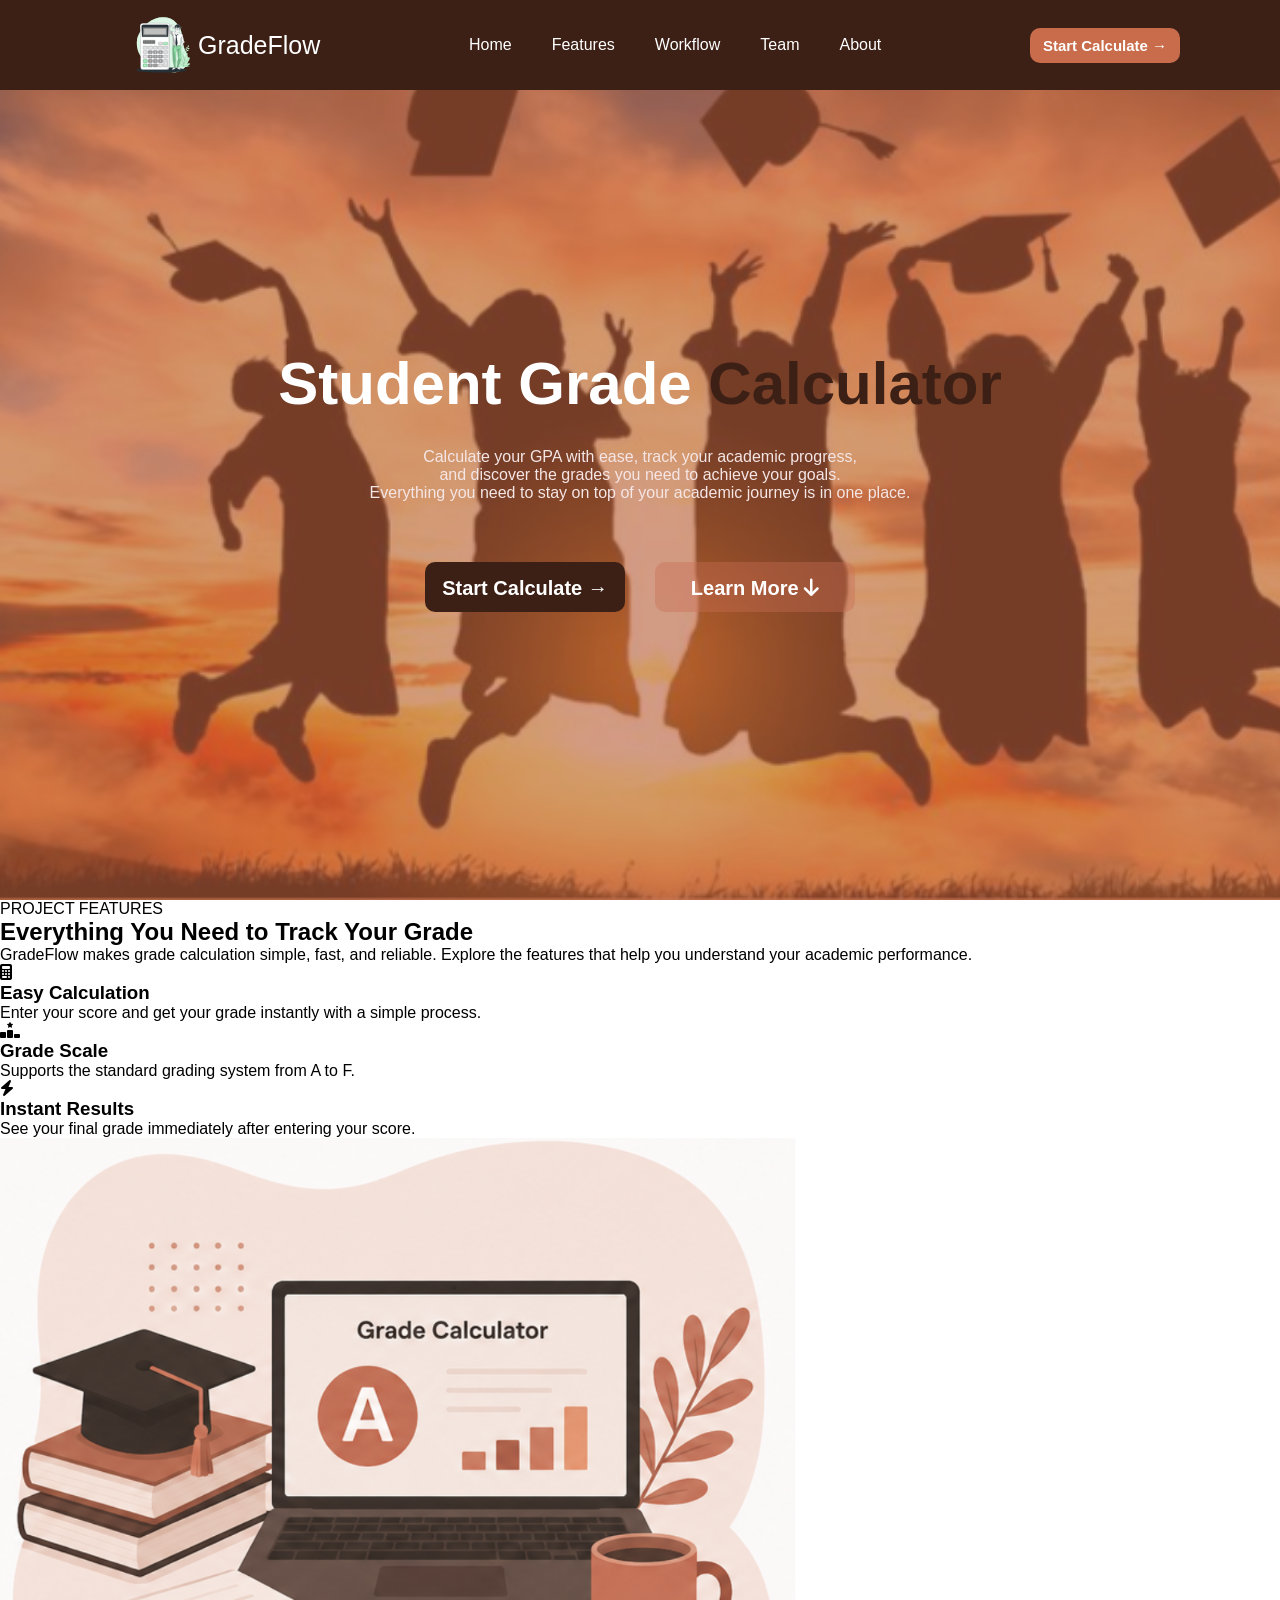
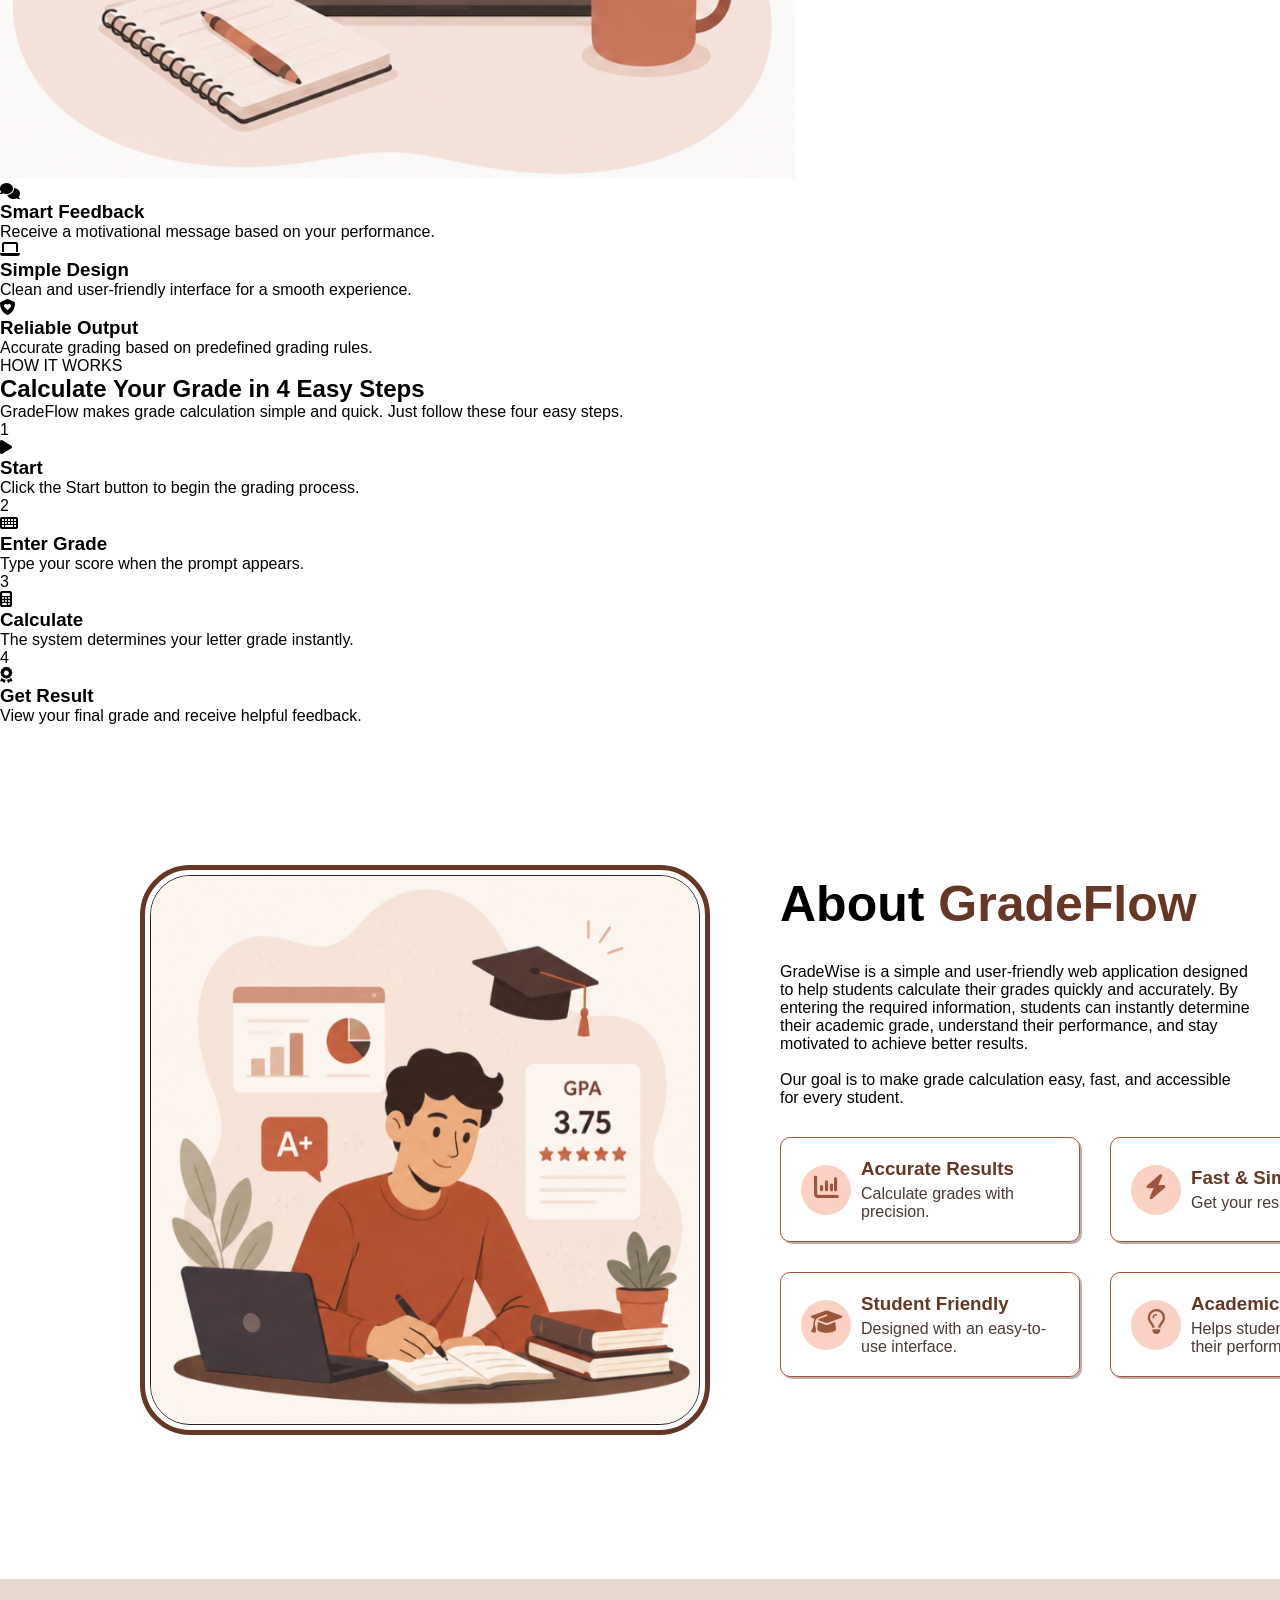
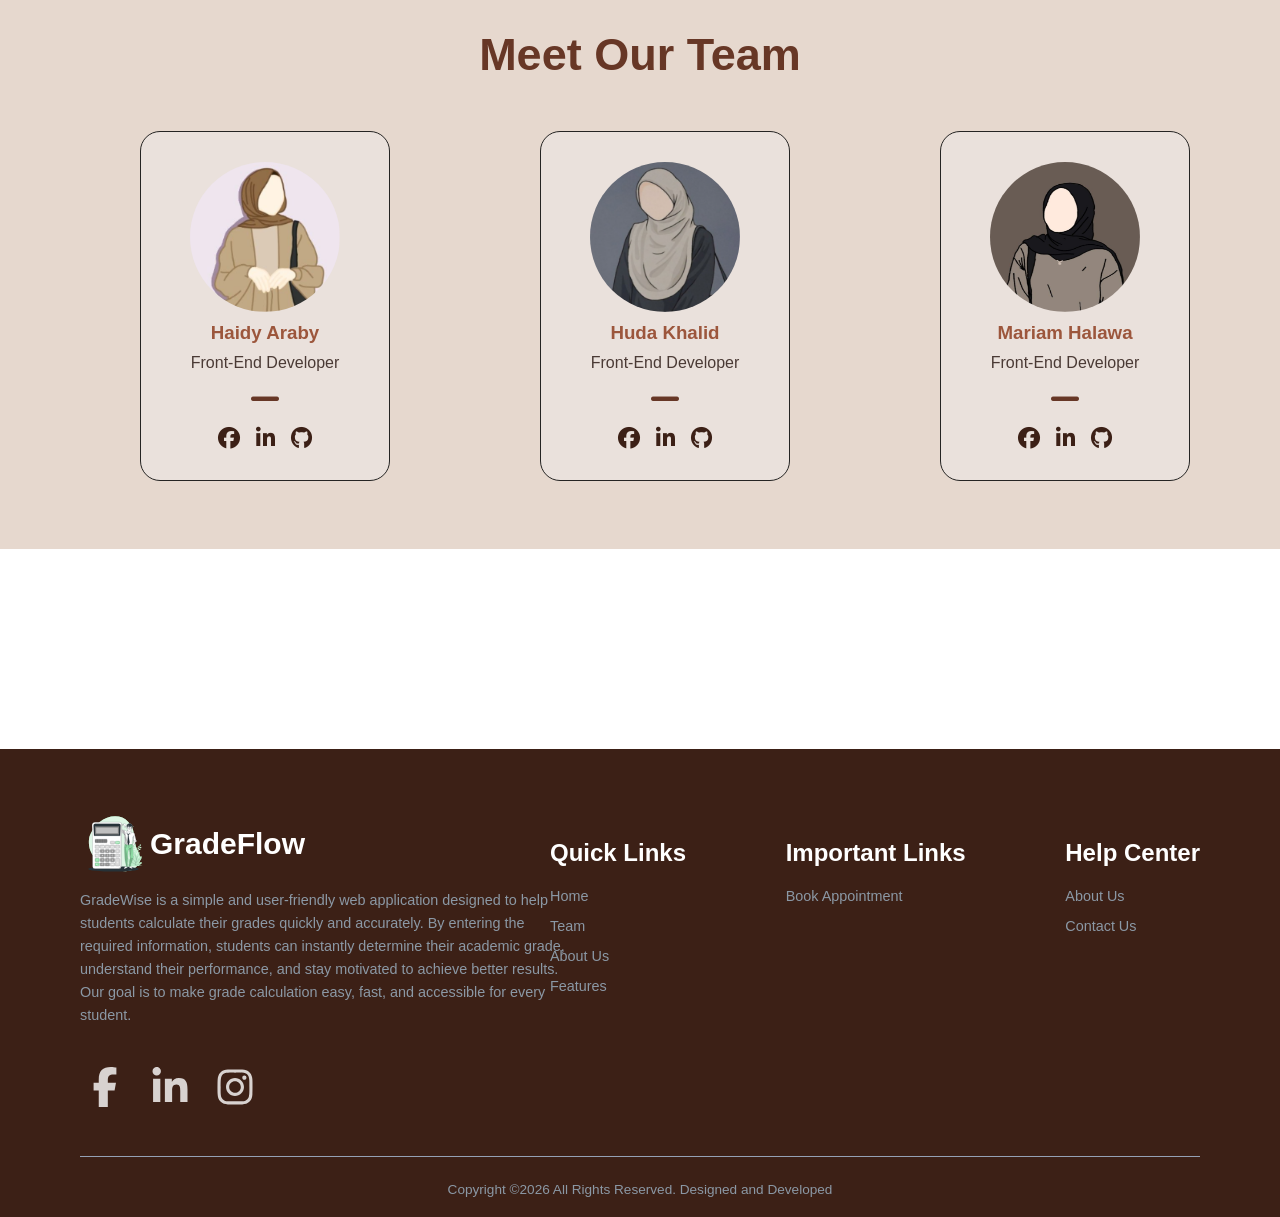
==== commit 1dd97adf: "Update index.html" ====
--- a/Assignment-1/index.html
+++ b/Assignment-1/index.html
@@ -80,50 +80,165 @@
             </div>
         </section>
 
-        <!--/////////////////////////////////TEAM-MEMBERS//////////////////////////////////-->
-
-        <section id="team">
-            <div>
-                <h2>Meet Our Team</h2>
-            </div>
-
-            <div class="team-member">
-                <div class="member member-one">
-                    <img src="assets/HAIDY.png" alt="haidy photo" loading="lazy">
-                    <h3>Haidy Araby</h3>
-                    <p>Front-End Developer</p>
-                    <i class="minus fa-solid fa-minus"></i>
-                    <div class="social">
-                        <a href="#"><i class="fa-brands fa-facebook"></i></a>
-                        <a href="#"><i class="fa-brands fa-linkedin-in"></i></a>
-                        <a href="#"><i class="fa-brands fa-github"></i></a>
-                    </div>
-                </div>
-
-                <div class="member member-two">
-                    <img src="assets/HUDA.png" alt="huda photo" loading="lazy">
-                    <h3>Huda Khalid</h3>
-                    <p>Front-End Developer</p>
-                    <i class="minus fa-solid fa-minus"></i>
-                    <div class="social">
-                        <a href="#"><i class="fa-brands fa-facebook"></i></a>
-                        <a href="#"><i class="fa-brands fa-linkedin-in"></i></a>
-                        <a href="#"><i class="fa-brands fa-github"></i></a>
-                    </div>
-                </div>
-
-                <div class="member member-three">
-                    <img src="assets/MARIAM.png" alt="mariam photo" loading="lazy">
-                    <h3>Mariam Halawa</h3>
-                    <p>Front-End Developer</p>
-                    <i class="minus fa-solid fa-minus"></i>
-                    <div class="social">
-                        <a href="#"><i class="fa-brands fa-facebook"></i></a>
-                        <a href="#"><i class="fa-brands fa-linkedin-in"></i></a>
-                        <a href="#"><i class="fa-brands fa-github"></i></a>
-                    </div>
-                </div>
-            </div>
+        <!--/////////////////////////////////FEATURES//////////////////////////////////-->
+
+        <section class="features" id="features">
+
+            <div class="section-title">
+                <span>PROJECT FEATURES</span>
+                <h2>Everything You Need to Track Your Grade</h2>
+                <p>
+                    GradeFlow makes grade calculation simple, fast, and reliable.
+                    Explore the features that help you understand your academic performance.
+                </p>
+            </div>
+
+            <div class="features-container">
+
+                <!-- Left Side -->
+                <div class="features-left">
+
+                    <div class="feature-card">
+                        <div class="icon">
+                            <i class="fa-solid fa-calculator"></i>
+                        </div>
+
+                        <div class="text">
+                            <h3>Easy Calculation</h3>
+                            <p>
+                                Enter your score and get your grade instantly with a simple process.
+                            </p>
+                        </div>
+                    </div>
+
+                    <div class="feature-card">
+                        <div class="icon">
+                            <i class="fa-solid fa-ranking-star"></i>
+                        </div>
+
+                        <div class="text">
+                            <h3>Grade Scale</h3>
+                            <p>
+                                Supports the standard grading system from A to F.
+                            </p>
+                        </div>
+                    </div>
+
+                    <div class="feature-card">
+                        <div class="icon">
+                            <i class="fa-solid fa-bolt"></i>
+                        </div>
+
+                        <div class="text">
+                            <h3>Instant Results</h3>
+                            <p>
+                                See your final grade immediately after entering your score.
+                            </p>
+                        </div>
+                    </div>
+
+                </div>
+
+                <!-- Center Image -->
+                <div class="features-image">
+                    <img src="assets/FEATURES.png" alt="GradeFlow Illustration">
+                </div>
+
+                <!-- Right Side -->
+                <div class="features-right">
+
+                    <div class="feature-card">
+                        <div class="icon">
+                            <i class="fa-solid fa-comments"></i>
+                        </div>
+
+                        <div class="text">
+                            <h3>Smart Feedback</h3>
+                            <p>
+                                Receive a motivational message based on your performance.
+                            </p>
+                        </div>
+                    </div>
+
+                    <div class="feature-card">
+                        <div class="icon">
+                            <i class="fa-solid fa-laptop"></i>
+                        </div>
+
+                        <div class="text">
+                            <h3>Simple Design</h3>
+                            <p>
+                                Clean and user-friendly interface for a smooth experience.
+                            </p>
+                        </div>
+                    </div>
+
+                    <div class="feature-card">
+                        <div class="icon">
+                            <i class="fa-solid fa-shield-heart"></i>
+                        </div>
+
+                        <div class="text">
+                            <h3>Reliable Output</h3>
+                            <p>
+                                Accurate grading based on predefined grading rules.
+                            </p>
+                        </div>
+                    </div>
+                </div>
+            </div>
+        </section>
+
+        <!--/////////////////////////////////HOW IT WORK//////////////////////////////////-->
+        <section id="workflow">
+
+            <div class="section-title">
+                <span>HOW IT WORKS</span>
+                <h2>Calculate Your Grade in 4 Easy Steps</h2>
+                <p>
+                    GradeFlow makes grade calculation simple and quick.
+                    Just follow these four easy steps.
+                </p>
+            </div>
+
+            <div class="workflow-container">
+
+                <div class="step">
+                    <div class="step-number">1</div>
+                    <i class="fa-solid fa-play"></i>
+                    <h3>Start</h3>
+                    <p>Click the Start button to begin the grading process.</p>
+                </div>
+
+                <div class="line"></div>
+
+                <div class="step">
+                    <div class="step-number">2</div>
+                    <i class="fa-solid fa-keyboard"></i>
+                    <h3>Enter Grade</h3>
+                    <p>Type your score when the prompt appears.</p>
+                </div>
+
+                <div class="line"></div>
+
+                <div class="step">
+                    <div class="step-number">3</div>
+                    <i class="fa-solid fa-calculator"></i>
+                    <h3>Calculate</h3>
+                    <p>The system determines your letter grade instantly.</p>
+                </div>
+
+                <div class="line"></div>
+
+                <div class="step">
+                    <div class="step-number">4</div>
+                    <i class="fa-solid fa-award"></i>
+                    <h3>Get Result</h3>
+                    <p>View your final grade and receive helpful feedback.</p>
+                </div>
+
+            </div>
+
         </section>
 
         <!--/////////////////////////////////ABOUT//////////////////////////////////-->
@@ -192,77 +307,128 @@
                 </div>
             </div>
         </section>
+
+
+        <!--/////////////////////////////////TEAM-MEMBERS//////////////////////////////////-->
+
+        <section id="team">
+            <div>
+                <h2>Meet Our Team</h2>
+            </div>
+
+            <div class="team-member">
+                <div class="member">
+                    <img src="assets/HAIDY.png" alt="haidy photo" loading="lazy">
+                    <h3>Haidy Araby</h3>
+                    <p>Front-End Developer</p>
+                    <i class="minus fa-solid fa-minus"></i>
+                    <div class="social">
+                        <a href="#"><i class="fa-brands fa-facebook"></i></a>
+                        <a href="#"><i class="fa-brands fa-linkedin-in"></i></a>
+                        <a href="#"><i class="fa-brands fa-github"></i></a>
+                    </div>
+                </div>
+
+                <div class="member">
+                    <img src="assets/HUDA.png" alt="huda photo" loading="lazy">
+                    <h3>Huda Khalid</h3>
+                    <p>Front-End Developer</p>
+                    <i class="minus fa-solid fa-minus"></i>
+                    <div class="social">
+                        <a href="#"><i class="fa-brands fa-facebook"></i></a>
+                        <a href="#"><i class="fa-brands fa-linkedin-in"></i></a>
+                        <a href="#"><i class="fa-brands fa-github"></i></a>
+                    </div>
+                </div>
+
+                <div class="member">
+                    <img src="assets/MARIAM.png" alt="mariam photo" loading="lazy">
+                    <h3>Mariam Halawa</h3>
+                    <p>Front-End Developer</p>
+                    <i class="minus fa-solid fa-minus"></i>
+                    <div class="social">
+                        <a href="#"><i class="fa-brands fa-facebook"></i></a>
+                        <a href="#"><i class="fa-brands fa-linkedin-in"></i></a>
+                        <a href="#"><i class="fa-brands fa-github"></i></a>
+                    </div>
+                </div>
+            </div>
+        </section>
+
+
     </main>
 
     <!--//////////////////////////////////FOOTER////////////////////////////-->
 
     <footer class="site-footer">
-    <div class="footer-container">
-
-        <div class="footer-brand">
-            <div class="brand-logo">
-                <div>
-                <img src="assets/LOGO.svg" width="25" height="25" alt="logo">
-                <h2>GradeFlow</h2>
-                </div>
-                <div>
-                <p>
-                    GradeWise is a simple and user-friendly web application designed 
-                    to help students calculate their grades quickly and accurately. By
-                    entering the required information, students can instantly determine
-                    their academic grade, understand their performance, and stay
-                    motivated to achieve better results.
-                    Our goal is to make grade calculation easy, fast, and accessible
-                    for every student.
-                </p>
-                </div>
-            </div>
-            
-            <div class="social-links">
-                <a href="#" aria-label="Facebook"><img src="assets/facebook.svg" height="50" width="50" alt="Facebook"></a>
-                <a href="#" aria-label="LinkedIn"><img src="assets/linkedin.svg" height="50" width="50" alt="LinkedIn"></a>
-                <a href="#" aria-label="Instagram"><img src="assets/instagram.svg" height="50" width="50" alt="Instagram"></a>
+        <div class="footer-container">
+
+            <div class="footer-brand">
+                <div class="brand-logo">
+                    <div>
+                        <img src="assets/LOGO.svg" width="25" height="25" alt="logo">
+                        <h2>GradeFlow</h2>
+                    </div>
+                    <div>
+                        <p>
+                            GradeWise is a simple and user-friendly web application designed
+                            to help students calculate their grades quickly and accurately. By
+                            entering the required information, students can instantly determine
+                            their academic grade, understand their performance, and stay
+                            motivated to achieve better results.
+                            Our goal is to make grade calculation easy, fast, and accessible
+                            for every student.
+                        </p>
+                    </div>
+                </div>
+
+                <div class="social-links">
+                    <a href="#" aria-label="Facebook"><img src="assets/facebook.svg" height="50" width="50"
+                            alt="Facebook"></a>
+                    <a href="#" aria-label="LinkedIn"><img src="assets/linkedin.svg" height="50" width="50"
+                            alt="LinkedIn"></a>
+                    <a href="#" aria-label="Instagram"><img src="assets/instagram.svg" height="50" width="50"
+                            alt="Instagram"></a>
+                </div>
+            </div>
+
+            <div class="columns">
+                <div class="footer-column">
+                    <h6>Quick Links</h6>
+                    <ul>
+                        <li><a href="#hero">Home</a></li>
+                        <li><a href="#team">Team</a></li>
+                        <li><a href="#about">About Us</a></li>
+                        <li><a href="#features">Features</a></li>
+                    </ul>
+                </div>
+
+
+                <div class="footer-column">
+                    <h6>Important Links</h6>
+                    <ul>
+                        <li><a href="#">Book Appointment</a></li>
+                    </ul>
+                </div>
+
+
+                <div class="footer-column">
+                    <h6>Help Center</h6>
+                    <ul>
+                        <li><a href="#">About Us</a></li>
+                        <li><a href="#">Contact Us</a></li>
+                    </ul>
+                </div>
             </div>
         </div>
 
-        <div class="columns">
-        <div class="footer-column">
-            <h6>Quick Links</h6>
-            <ul>
-                <li><a href="#hero">Home</a></li>
-                <li><a href="#team">Team</a></li>
-                <li><a href="#about">About Us</a></li>
-                <li><a href="#features">Features</a></li>
-            </ul>
+        <hr class="footer-divider">
+        
+        <div class="footer-bottom">
+            <p>Copyright ©2026 All Rights Reserved. Designed and Developed </p>
         </div>
-
-        
-        <div class="footer-column">
-            <h6>Important Links</h6>
-            <ul>
-                <li><a href="#">Book Appointment</a></li>
-            </ul>
-        </div>
-
-        
-        <div class="footer-column">
-            <h6>Help Center</h6>
-            <ul>
-                <li><a href="#">About Us</a></li>
-                <li><a href="#">Contact Us</a></li>
-            </ul>
-        </div>
-    </div>
-    </div>
-
-    <hr class="footer-divider">
-
-    
-    <div class="footer-bottom">
-        <p>Copyright ©2026 All Rights Reserved. Designed and Developed </p>
-    </div>
-</footer>
+    </footer>
 </body>
 <script src="script.js"></script>
 
-</html>+</html>
